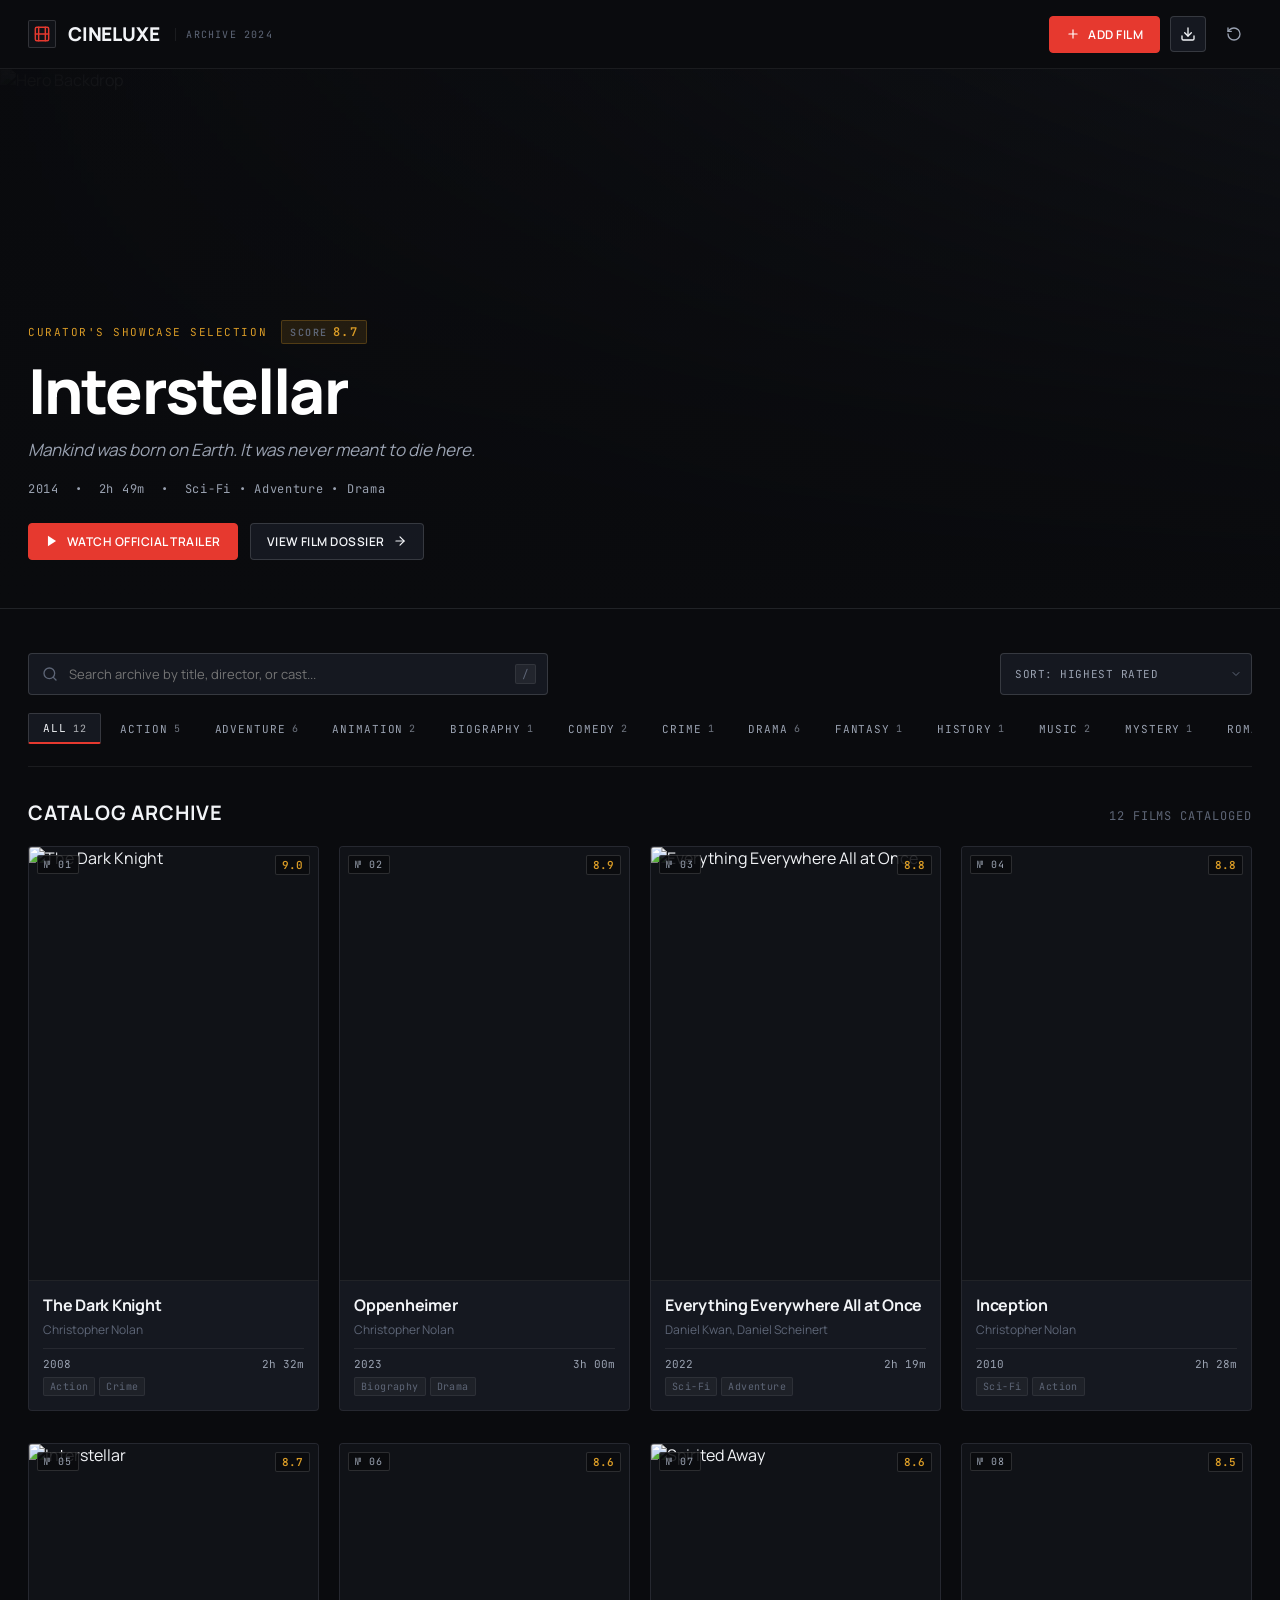
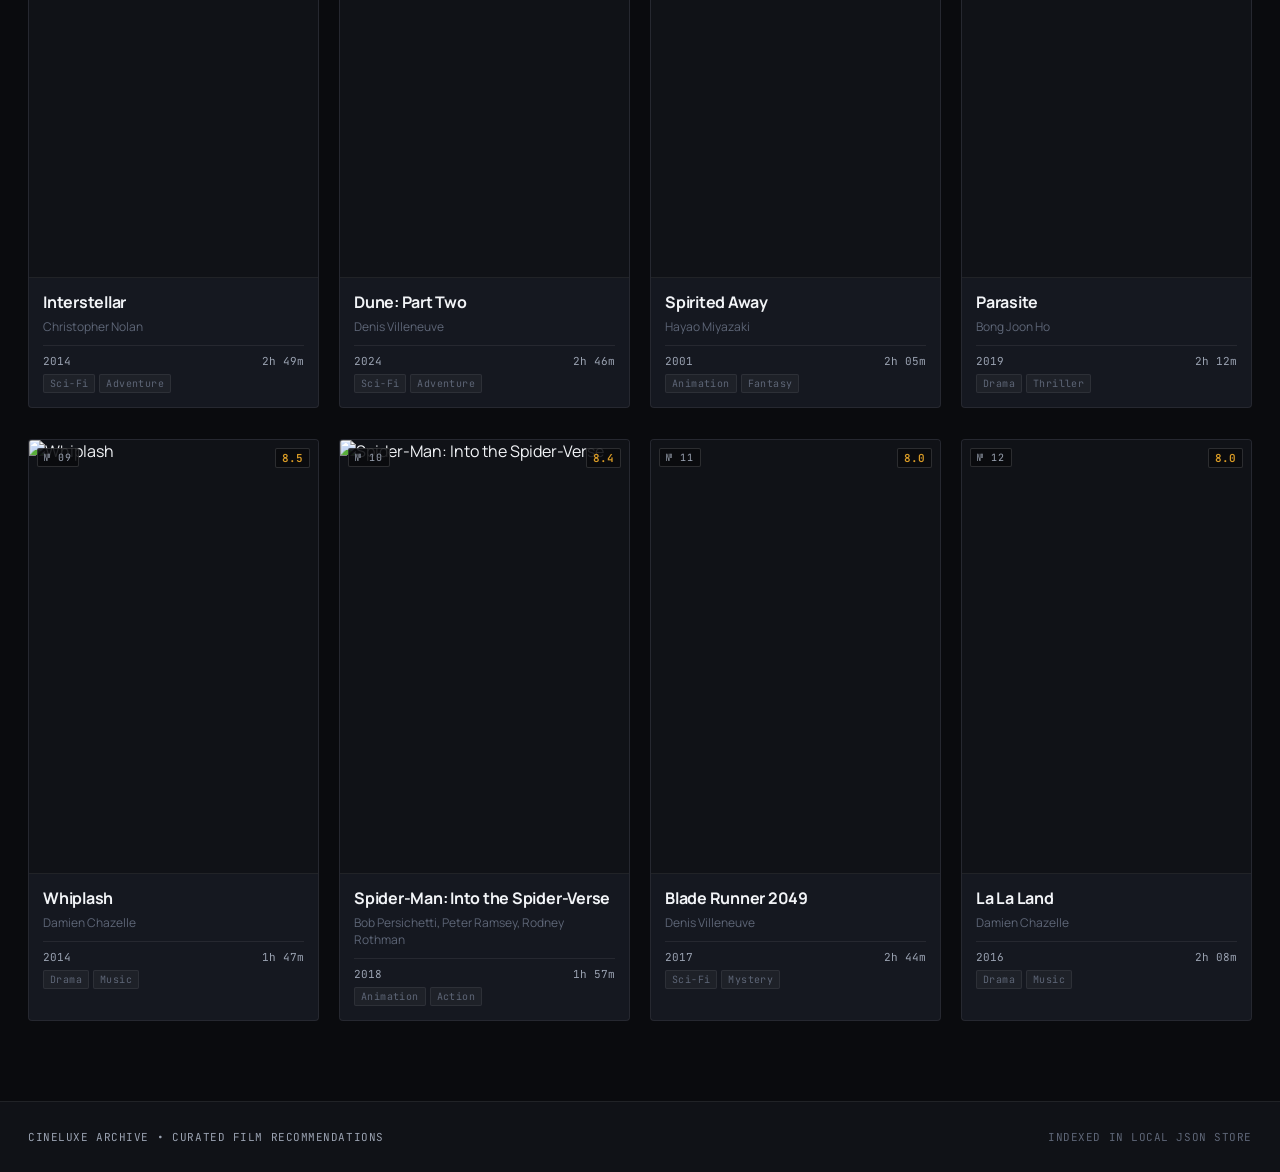
==== index.html @ 1e0e4447 "first commit" ====
<!DOCTYPE html>
<html lang="en">
<head>
  <meta charset="UTF-8">
  <meta name="viewport" content="width=device-width, initial-scale=1.0">
  <title>CineLuxe — Film Archive & Curated Recommendations</title>
  <link rel="stylesheet" href="css/style.css">
  <link rel="preconnect" href="https://fonts.googleapis.com">
  <link rel="preconnect" href="https://fonts.gstatic.com" crossorigin>
  <link href="https://fonts.googleapis.com/css2?family=JetBrains+Mono:wght@400;500;600&family=Manrope:wght@400;500;600;700;800&display=swap" rel="stylesheet">
  <link rel="preconnect" href="https://image.tmdb.org">
</head>
<body>

  <!-- Site Header -->
  <header class="site-header">
    <div class="header-container">
      <a href="index.html" class="brand-logo" aria-label="CineLuxe Film Archive">
        <div class="brand-icon">
          <svg width="16" height="16" viewBox="0 0 24 24" fill="none" stroke="currentColor" stroke-width="2.2" stroke-linecap="round" stroke-linejoin="round">
            <rect x="2" y="2" width="20" height="20" rx="2.18" ry="2.18"></rect>
            <line x1="7" y1="2" x2="7" y2="22"></line>
            <line x1="17" y1="2" x2="17" y2="22"></line>
            <line x1="2" y1="12" x2="22" y2="12"></line>
          </svg>
        </div>
        <span class="brand-name">CineLuxe</span>
        <span class="brand-tag">Archive 2024</span>
      </a>

      <div class="header-actions">
        <a href="add.html" class="btn btn-primary" title="Add new film recommendation">
          <svg width="14" height="14" viewBox="0 0 24 24" fill="none" stroke="currentColor" stroke-width="2" stroke-linecap="round" stroke-linejoin="round">
            <line x1="12" y1="5" x2="12" y2="19"></line>
            <line x1="5" y1="12" x2="19" y2="12"></line>
          </svg>
          <span>Add Film</span>
        </a>

        <button id="btnExportJson" class="btn btn-secondary btn-icon" title="Export database as JSON" aria-label="Export JSON">
          <svg width="16" height="16" viewBox="0 0 24 24" fill="none" stroke="currentColor" stroke-width="2" stroke-linecap="round" stroke-linejoin="round">
            <path d="M21 15v4a2 2 0 0 1-2 2H5a2 2 0 0 1-2-2v-4"></path>
            <polyline points="7 10 12 15 17 10"></polyline>
            <line x1="12" y1="15" x2="12" y2="3"></line>
          </svg>
        </button>

        <button id="btnResetCatalog" class="btn btn-ghost btn-icon" title="Reset to standard catalog" aria-label="Reset Collection">
          <svg width="16" height="16" viewBox="0 0 24 24" fill="none" stroke="currentColor" stroke-width="2" stroke-linecap="round" stroke-linejoin="round">
            <path d="M3 12a9 9 0 1 0 9-9 9.75 9.75 0 0 0-6.74 2.74L3 8"></path>
            <path d="M3 3v5h5"></path>
          </svg>
        </button>
      </div>
    </div>
  </header>

  <!-- Editorial Spotlight Section -->
  <section id="heroSection" class="hero-spotlight" aria-label="Featured Selection">
    <div class="hero-backdrop-wrapper">
      <img id="heroBackdropImg" class="hero-backdrop-img" src="" alt="Hero Backdrop">
      <div class="hero-gradient-overlay"></div>
    </div>
    <div class="hero-content">
      <div class="hero-archival-header">
        <span>Curator's Showcase Selection</span>
        <div id="heroRating" class="hero-rating-badge"></div>
      </div>
      <h1 id="heroTitle" class="hero-title"></h1>
      <p id="heroTagline" class="hero-tagline"></p>
      
      <div class="hero-meta-bar">
        <span id="heroYear"></span>
        <span>•</span>
        <span id="heroDuration"></span>
        <span>•</span>
        <span id="heroGenres"></span>
      </div>

      <div class="hero-actions">
        <a id="heroViewLink" href="#" target="_blank" rel="noopener noreferrer" class="btn btn-primary">
          <svg width="14" height="14" viewBox="0 0 24 24" fill="currentColor">
            <polygon points="5 3 19 12 5 21 5 3"></polygon>
          </svg>
          <span>Watch Official Trailer</span>
        </a>
        <a id="heroDetailLink" href="#" class="btn btn-secondary">
          <span>View Film Dossier</span>
          <svg width="14" height="14" viewBox="0 0 24 24" fill="none" stroke="currentColor" stroke-width="2" stroke-linecap="round" stroke-linejoin="round">
            <line x1="5" y1="12" x2="19" y2="12"></line>
            <polyline points="12 5 19 12 12 19"></polyline>
          </svg>
        </a>
      </div>
    </div>
  </section>

  <!-- Main Catalog Content -->
  <main class="main-content">
    
    <!-- Controls Toolbar -->
    <div class="controls-panel">
      <div class="search-row">
        <div class="search-box-wrapper">
          <svg class="search-icon" width="16" height="16" viewBox="0 0 24 24" fill="none" stroke="currentColor" stroke-width="2" stroke-linecap="round" stroke-linejoin="round">
            <circle cx="11" cy="11" r="8"></circle>
            <line x1="21" y1="21" x2="16.65" y2="16.65"></line>
          </svg>
          <input type="text" id="searchInput" class="search-input" placeholder="Search archive by title, director, or cast..." autocomplete="off">
          <span class="search-kbd" title="Press / to focus">/</span>
        </div>

        <div class="filter-actions">
          <div class="sort-select-wrapper">
            <select id="sortSelect" class="sort-select" aria-label="Sort catalog">
              <option value="rating-desc">Sort: Highest Rated</option>
              <option value="year-desc">Sort: Release Year (Newest)</option>
              <option value="year-asc">Sort: Release Year (Oldest)</option>
              <option value="title-asc">Sort: Title (A-Z)</option>
            </select>
            <svg class="sort-chevron" width="12" height="12" viewBox="0 0 24 24" fill="none" stroke="currentColor" stroke-width="2" stroke-linecap="round" stroke-linejoin="round">
              <polyline points="6 9 12 15 18 9"></polyline>
            </svg>
          </div>
        </div>
      </div>

      <!-- Segmented Genre Filter Tabs (Architectural, No floating capsules) -->
      <div id="genrePills" class="genre-pills-bar" role="tablist">
        <!-- Rendered by app.js -->
      </div>
    </div>

    <!-- Section Header -->
    <div class="section-header">
      <h2 id="catalogHeading" class="section-title">
        <span>Catalog Archive</span>
      </h2>
      <span id="catalogCount" class="section-counter">Loading...</span>
    </div>

    <!-- Movie Grid -->
    <div id="movieGrid" class="movie-grid" aria-live="polite">
      <!-- Rendered dynamically -->
    </div>

  </main>

  <!-- Add Movie Modal (Architectural matte surface, no slop blur) -->
  <div id="addMovieModal" class="modal-overlay" aria-hidden="true" role="dialog" aria-labelledby="addModalTitle">
    <div class="modal-dialog">
      <div class="modal-header">
        <h3 id="addModalTitle" class="modal-title">
          <svg width="18" height="18" viewBox="0 0 24 24" fill="none" stroke="var(--accent-vermilion)" stroke-width="2" stroke-linecap="round" stroke-linejoin="round">
            <rect x="2" y="2" width="20" height="20" rx="2.18" ry="2.18"></rect>
            <line x1="7" y1="2" x2="7" y2="22"></line>
            <line x1="17" y1="2" x2="17" y2="22"></line>
            <line x1="2" y1="12" x2="22" y2="12"></line>
          </svg>
          <span>Catalog New Film Entry</span>
        </h3>
        <button id="btnCloseAddModal" class="btn btn-ghost btn-icon" aria-label="Close dialog">
          <svg width="16" height="16" viewBox="0 0 24 24" fill="none" stroke="currentColor" stroke-width="2" stroke-linecap="round" stroke-linejoin="round">
            <line x1="18" y1="6" x2="6" y2="18"></line>
            <line x1="6" y1="6" x2="18" y2="18"></line>
          </svg>
        </button>
      </div>

      <form id="addMovieForm" class="modal-body">
        <div class="form-group">
          <label class="form-label" for="movieTitle">01. Movie Title <span class="req">*</span></label>
          <input type="text" id="movieTitle" class="form-input" placeholder="e.g. Arrival" required>
        </div>

        <div class="form-group">
          <label class="form-label" for="movieTagline">02. Editorial Tagline</label>
          <input type="text" id="movieTagline" class="form-input" placeholder="e.g. Why are they here?">
        </div>

        <div class="form-row-2">
          <div class="form-group">
            <label class="form-label" for="movieYear">03. Year <span class="req">*</span></label>
            <input type="number" id="movieYear" class="form-input" min="1900" max="2030" value="2024" required>
          </div>
          <div class="form-group">
            <label class="form-label" for="movieRating">04. Score (0–10) <span class="req">*</span></label>
            <input type="number" id="movieRating" class="form-input" min="1" max="10" step="0.1" value="8.0" required>
          </div>
        </div>

        <div class="form-row-2">
          <div class="form-group">
            <label class="form-label" for="movieDuration">05. Runtime</label>
            <input type="text" id="movieDuration" class="form-input" placeholder="e.g. 1h 56m">
          </div>
          <div class="form-group">
            <label class="form-label" for="movieGenres">06. Genres (comma separated) <span class="req">*</span></label>
            <input type="text" id="movieGenres" class="form-input" placeholder="Sci-Fi, Drama, Mystery" required>
          </div>
        </div>

        <div class="form-row-2">
          <div class="form-group">
            <label class="form-label" for="movieDirector">07. Director</label>
            <input type="text" id="movieDirector" class="form-input" placeholder="e.g. Denis Villeneuve">
          </div>
          <div class="form-group">
            <label class="form-label" for="movieCast">08. Starring Cast</label>
            <input type="text" id="movieCast" class="form-input" placeholder="Amy Adams, Jeremy Renner">
          </div>
        </div>

        <div class="form-group">
          <label class="form-label" for="moviePosterUrl">09. Poster Image URL <span class="req">*</span></label>
          <input type="url" id="moviePosterUrl" class="form-input" placeholder="https://image.tmdb.org/... or verified image URL" required>
        </div>

        <div class="form-group">
          <label class="form-label" for="movieBackdropUrl">10. Backdrop / Still URL (optional)</label>
          <input type="url" id="movieBackdropUrl" class="form-input" placeholder="Wide landscape frame URL">
        </div>

        <div class="form-group">
          <label class="form-label" for="movieViewUrl">11. Viewing / Trailer Link <span class="req">*</span></label>
          <input type="url" id="movieViewUrl" class="form-input" placeholder="https://www.youtube.com/watch?v=... or official streaming link" required>
        </div>

        <div id="posterPreviewRow" class="image-preview-container" style="display: none;">
          <img id="posterPreviewImg" class="image-preview-thumb" src="" alt="Poster preview">
          <div>
            <div style="font-family: var(--font-mono); font-size: 11px; text-transform: uppercase;">Image Source Verified</div>
            <div style="font-size: 11px; color: var(--text-muted);">Aspect ratio: Portrait (2:3 standard)</div>
          </div>
        </div>

        <div class="form-group">
          <label class="form-label" for="movieSynopsis">12. Synopsis & Context <span class="req">*</span></label>
          <textarea id="movieSynopsis" class="form-textarea" rows="3" placeholder="Plot summary and curatorial notes..." required></textarea>
        </div>
      </form>

      <div class="modal-footer">
        <button type="button" id="btnCancelAdd" class="btn btn-ghost">Cancel</button>
        <button type="submit" form="addMovieForm" class="btn btn-primary">
          <span>Commit to Archive</span>
        </button>
      </div>
    </div>
  </div>

  <!-- Toast Container -->
  <div id="toastContainer" class="toast-container" aria-live="assertive"></div>

  <!-- Site Footer -->
  <footer class="site-footer">
    <div class="footer-inner">
      <div class="footer-badge">
        <span>CINELUXE ARCHIVE</span>
        <span>•</span>
        <span>CURATED FILM RECOMMENDATIONS</span>
      </div>
      <div>
        <span>INDEXED IN LOCAL JSON STORE</span>
      </div>
    </div>
  </footer>

  <!-- Scripts -->
  <script src="js/data.js"></script>
  <script src="js/app.js"></script>
</body>
</html>
---- css/style.css ----
/* ==========================================================================
   CineLuxe - Archival Cinema Editorial Stylesheet
   Designed under Anti-Slop (antislop-ui) and Emil Kowalski Craft Standards:
   - Zero generic blue-purple or multi-color gradients (R-01, R-29)
   - Zero pill capsules everywhere: disciplined 4px/6px radii (R-11)
   - Zero ambient radial orbs and neon glowing shadows (R-13)
   - Glassmorphism eliminated on standard surfaces; crisp matte finishes (R-10)
   - Typography: Cinzel (Display serif) + Plus Jakarta Sans + JetBrains Mono (R-06)
   - Responsive button active states: transform: scale(0.97) under 160ms
   - Hover states strictly gated behind @media (hover: hover) and (pointer: fine)
   ========================================================================== */

@import url('https://fonts.googleapis.com/css2?family=JetBrains+Mono:wght@400;500;600&family=Manrope:wght@400;500;600;700;800&display=swap');

:root {
  /* Neutral Archival Palette */
  --bg-base: #0a0b0e;
  --bg-subtle: #101217;
  --bg-surface: #151820;
  --bg-surface-elevated: #1c202a;
  --bg-overlay: rgba(10, 11, 14, 0.88);

  /* Precise Architectural Borders */
  --border-subtle: rgba(255, 255, 255, 0.07);
  --border-medium: rgba(255, 255, 255, 0.14);
  --border-focus: rgba(255, 255, 255, 0.35);

  /* Typography Colors */
  --text-primary: #f2f4f7;
  --text-secondary: #9aa2b1;
  --text-muted: #5e6677;
  --text-inverse: #0a0b0e;

  /* Cinema Editorial Accents */
  --accent-vermilion: #e6392f;
  --accent-vermilion-hover: #c92a20;
  --accent-amber: #d99b26;
  --accent-amber-subtle: rgba(217, 155, 38, 0.12);

  /* Font Families */
  --font-display: 'Manrope', -apple-system, BlinkMacSystemFont, sans-serif;
  --font-body: 'Manrope', -apple-system, BlinkMacSystemFont, sans-serif;
  --font-mono: 'JetBrains Mono', monospace;

  /* Disciplined Radii - No ubiquitous pill capsules (R-11) */
  --radius-xs: 2px;
  --radius-sm: 4px;
  --radius-md: 6px;
  --radius-lg: 8px;

  /* Emil Kowalski custom curves */
  --ease-out: cubic-bezier(0.23, 1, 0.32, 1);
  --ease-in-out: cubic-bezier(0.77, 0, 0.175, 1);

  /* Controlled Shadows (R-12) - No fuzzy floating glows */
  --shadow-sm: 0 1px 3px rgba(0, 0, 0, 0.5);
  --shadow-card: 0 8px 24px -6px rgba(0, 0, 0, 0.65);
  --shadow-elevated: 0 16px 36px -10px rgba(0, 0, 0, 0.85);
}

/* Reset & Box Sizing */
*, *::before, *::after {
  box-sizing: border-box;
  margin: 0;
  padding: 0;
}

html {
  font-family: var(--font-body);
  background-color: var(--bg-base);
  color: var(--text-primary);
  color-scheme: dark;
  -webkit-font-smoothing: antialiased;
  -moz-osx-font-smoothing: grayscale;
  scroll-behavior: smooth;
}

/* Body: Clean matte darkroom background, NO glowing radial orbs (R-01) */
body {
  min-height: 100vh;
  display: flex;
  flex-direction: column;
  background-color: var(--bg-base);
  overflow-x: hidden;
}

/* Custom Scrollbar */
::-webkit-scrollbar {
  width: 6px;
  height: 6px;
}
::-webkit-scrollbar-track {
  background: var(--bg-base);
}
::-webkit-scrollbar-thumb {
  background: rgba(255, 255, 255, 0.15);
  border-radius: 2px;
}
::-webkit-scrollbar-thumb:hover {
  background: rgba(255, 255, 255, 0.25);
}

/* Typography & Links */
a {
  color: inherit;
  text-decoration: none;
}

button, input, select, textarea {
  font-family: inherit;
  color: inherit;
  border: none;
  outline: none;
  background: none;
}

/* Site Header */
.site-header {
  position: sticky;
  top: 0;
  z-index: 50;
  width: 100%;
  background: var(--bg-base);
  border-bottom: 1px solid var(--border-subtle);
  transition: border-color 200ms var(--ease-out);
}

.header-container {
  max-width: 1380px;
  margin: 0 auto;
  padding: 0 28px;
  height: 68px;
  display: flex;
  align-items: center;
  justify-content: space-between;
  gap: 24px;
}

/* Brand Logo */
.brand-logo {
  display: flex;
  align-items: center;
  gap: 12px;
  text-decoration: none;
  transition: opacity 160ms var(--ease-out);
}
.brand-logo:active {
  opacity: 0.8;
}

.brand-icon {
  width: 28px;
  height: 28px;
  border: 1px solid var(--border-medium);
  border-radius: var(--radius-xs);
  display: flex;
  align-items: center;
  justify-content: center;
  color: var(--accent-vermilion);
  background: var(--bg-subtle);
}

.brand-name {
  font-family: var(--font-display);
  font-size: 19px;
  font-weight: 800;
  letter-spacing: -0.01em;
  text-transform: uppercase;
  color: var(--text-primary);
}

.brand-tag {
  font-family: var(--font-mono);
  font-size: 10px;
  letter-spacing: 0.12em;
  text-transform: uppercase;
  color: var(--text-muted);
  border-left: 1px solid var(--border-subtle);
  padding-left: 10px;
  margin-left: 4px;
}

/* Header Actions */
.header-actions {
  display: flex;
  align-items: center;
  gap: 10px;
}

/* Buttons System: Tactile, Architectural, Emil responsive active state */
.btn {
  display: inline-flex;
  align-items: center;
  justify-content: center;
  gap: 8px;
  padding: 9px 16px;
  border-radius: var(--radius-sm);
  font-size: 12px;
  font-weight: 600;
  letter-spacing: 0.04em;
  text-transform: uppercase;
  cursor: pointer;
  white-space: nowrap;
  user-select: none;
  transition: transform 140ms var(--ease-out), background-color 140ms var(--ease-out), border-color 140ms var(--ease-out), color 140ms var(--ease-out);
}

.btn:active {
  transform: scale(0.97);
}

.btn-primary {
  background: var(--accent-vermilion);
  color: #ffffff;
  border: 1px solid var(--accent-vermilion);
}
@media (hover: hover) and (pointer: fine) {
  .btn-primary:hover {
    background: var(--accent-vermilion-hover);
    border-color: var(--accent-vermilion-hover);
  }
}

.btn-secondary {
  background: var(--bg-surface);
  color: var(--text-primary);
  border: 1px solid var(--border-medium);
}
@media (hover: hover) and (pointer: fine) {
  .btn-secondary:hover {
    background: var(--bg-surface-elevated);
    border-color: var(--border-focus);
  }
}

.btn-ghost {
  background: transparent;
  color: var(--text-secondary);
  border: 1px solid transparent;
}
@media (hover: hover) and (pointer: fine) {
  .btn-ghost:hover {
    color: var(--text-primary);
    background: rgba(255, 255, 255, 0.05);
    border-color: var(--border-subtle);
  }
}

.btn-icon {
  width: 36px;
  height: 36px;
  padding: 0;
}

/* Hero Section: Editorial Widescreen Feature */
.hero-spotlight {
  position: relative;
  width: 100%;
  min-height: 540px;
  display: flex;
  align-items: flex-end;
  padding: 80px 28px 48px;
  margin-bottom: 44px;
  background-color: var(--bg-subtle);
  border-bottom: 1px solid var(--border-subtle);
  overflow: hidden;
}

.hero-backdrop-wrapper {
  position: absolute;
  inset: 0;
  z-index: 1;
  pointer-events: none;
}

.hero-backdrop-img {
  width: 100%;
  height: 100%;
  object-fit: cover;
  object-position: center 20%;
  filter: brightness(0.55) contrast(1.15) grayscale(15%);
}

.hero-gradient-overlay {
  position: absolute;
  inset: 0;
  background: linear-gradient(180deg, rgba(10, 11, 14, 0.3) 0%, rgba(10, 11, 14, 0.85) 65%, var(--bg-base) 100%),
              linear-gradient(90deg, rgba(10, 11, 14, 0.95) 0%, rgba(10, 11, 14, 0.6) 45%, transparent 100%);
}

.hero-content {
  position: relative;
  z-index: 2;
  max-width: 1380px;
  width: 100%;
  margin: 0 auto;
  display: flex;
  flex-direction: column;
  gap: 14px;
  opacity: 0;
  transform: translateY(10px) scale(0.98);
  animation: heroEnter 280ms var(--ease-out) forwards;
}

@keyframes heroEnter {
  to {
    opacity: 1;
    transform: translateY(0) scale(1);
  }
}

.hero-archival-header {
  display: flex;
  align-items: center;
  gap: 14px;
  font-family: var(--font-mono);
  font-size: 11px;
  letter-spacing: 0.14em;
  text-transform: uppercase;
  color: var(--accent-amber);
}

.hero-rating-badge {
  display: inline-flex;
  align-items: center;
  gap: 5px;
  font-family: var(--font-mono);
  font-size: 12px;
  font-weight: 600;
  color: var(--accent-amber);
  background: var(--accent-amber-subtle);
  border: 1px solid rgba(217, 155, 38, 0.25);
  padding: 3px 8px;
  border-radius: var(--radius-xs);
}

.hero-title {
  font-family: var(--font-display);
  font-size: clamp(34px, 5.2vw, 62px);
  font-weight: 800;
  letter-spacing: -0.03em;
  line-height: 1.05;
  color: #ffffff;
  max-width: 820px;
}

.hero-tagline {
  font-size: 17px;
  font-style: italic;
  font-weight: 400;
  color: var(--text-secondary);
  max-width: 680px;
  line-height: 1.5;
}

.hero-meta-bar {
  display: flex;
  align-items: center;
  gap: 16px;
  font-family: var(--font-mono);
  font-size: 12px;
  letter-spacing: 0.06em;
  color: var(--text-secondary);
  margin-top: 4px;
  flex-wrap: wrap;
}

.hero-actions {
  display: flex;
  align-items: center;
  gap: 12px;
  margin-top: 12px;
  flex-wrap: wrap;
}

/* Main Content Wrapper */
.main-content {
  max-width: 1380px;
  width: 100%;
  margin: 0 auto;
  padding: 0 28px 80px;
  flex: 1;
}

/* Curatorial Controls Toolbar */
.controls-panel {
  display: flex;
  flex-direction: column;
  gap: 18px;
  margin-bottom: 32px;
  padding-bottom: 20px;
  border-bottom: 1px solid var(--border-subtle);
}

.search-row {
  display: flex;
  align-items: center;
  justify-content: space-between;
  gap: 16px;
  flex-wrap: wrap;
}

.search-box-wrapper {
  position: relative;
  flex: 1;
  min-width: 260px;
  max-width: 520px;
}

.search-icon {
  position: absolute;
  left: 14px;
  top: 50%;
  transform: translateY(-50%);
  color: var(--text-muted);
  pointer-events: none;
}

.search-input {
  width: 100%;
  height: 42px;
  background: var(--bg-surface);
  border: 1px solid var(--border-medium);
  border-radius: var(--radius-sm);
  padding: 0 76px 0 40px;
  font-size: 13px;
  color: var(--text-primary);
  transition: border-color 140ms var(--ease-out), background-color 140ms var(--ease-out);
}

.search-input:focus {
  border-color: var(--border-focus);
  background: var(--bg-surface-elevated);
}

.search-kbd {
  position: absolute;
  right: 12px;
  top: 50%;
  transform: translateY(-50%);
  font-family: var(--font-mono);
  font-size: 11px;
  color: var(--text-muted);
  background: rgba(255, 255, 255, 0.06);
  border: 1px solid var(--border-subtle);
  border-radius: 2px;
  padding: 2px 6px;
  pointer-events: none;
}

.filter-actions {
  display: flex;
  align-items: center;
  gap: 12px;
}

.sort-select-wrapper {
  position: relative;
  display: inline-flex;
  align-items: center;
}

.sort-select {
  height: 42px;
  background: var(--bg-surface);
  border: 1px solid var(--border-medium);
  border-radius: var(--radius-sm);
  padding: 0 32px 0 14px;
  font-family: var(--font-mono);
  font-size: 11px;
  letter-spacing: 0.05em;
  text-transform: uppercase;
  color: var(--text-secondary);
  cursor: pointer;
  appearance: none;
  transition: border-color 140ms var(--ease-out), color 140ms var(--ease-out);
}
.sort-select:focus {
  border-color: var(--border-focus);
  color: var(--text-primary);
}

.sort-chevron {
  position: absolute;
  right: 10px;
  pointer-events: none;
  color: var(--text-muted);
}

/* Category Filter Tabs: Architectural horizontal bar, NO floating pill capsules (R-11) */
.genre-pills-bar {
  display: flex;
  align-items: center;
  gap: 4px;
  overflow-x: auto;
  padding-bottom: 2px;
  scrollbar-width: none;
}
.genre-pills-bar::-webkit-scrollbar {
  display: none;
}

.pill-btn {
  padding: 7px 14px;
  border-radius: var(--radius-xs);
  font-family: var(--font-mono);
  font-size: 11px;
  letter-spacing: 0.08em;
  text-transform: uppercase;
  background: transparent;
  color: var(--text-secondary);
  border: 1px solid transparent;
  cursor: pointer;
  white-space: nowrap;
  user-select: none;
  display: inline-flex;
  align-items: center;
  gap: 6px;
  transition: transform 120ms var(--ease-out), background-color 120ms var(--ease-out), color 120ms var(--ease-out), border-color 120ms var(--ease-out);
}
.pill-btn:active {
  transform: scale(0.97);
}
@media (hover: hover) and (pointer: fine) {
  .pill-btn:hover {
    background: var(--bg-surface);
    color: var(--text-primary);
    border-color: var(--border-subtle);
  }
}
.pill-btn.active {
  background: var(--bg-surface);
  color: var(--text-primary);
  border-color: var(--border-medium);
  border-bottom: 2px solid var(--accent-vermilion);
}

.pill-count-badge {
  font-size: 10px;
  opacity: 0.7;
}

/* Section Header */
.section-header {
  display: flex;
  align-items: baseline;
  justify-content: space-between;
  margin-bottom: 20px;
}
.section-title {
  font-family: var(--font-display);
  font-size: 20px;
  font-weight: 700;
  letter-spacing: 0.04em;
  text-transform: uppercase;
  color: var(--text-primary);
}
.section-counter {
  font-family: var(--font-mono);
  font-size: 12px;
  letter-spacing: 0.08em;
  color: var(--text-muted);
}

/* Movie Catalog Grid */
.movie-grid {
  display: grid;
  grid-template-columns: repeat(auto-fill, minmax(240px, 1fr));
  gap: 32px 20px;
}

.movie-card {
  position: relative;
  display: flex;
  flex-direction: column;
  background: var(--bg-surface);
  border: 1px solid var(--border-subtle);
  border-radius: var(--radius-sm);
  overflow: hidden;
  cursor: pointer;
  opacity: 0;
  transform: translateY(8px) scale(0.97);
  animation: cardEnter 200ms var(--ease-out) forwards;
  animation-delay: calc(var(--i, 0) * 30ms);
  transition: transform 160ms var(--ease-out), border-color 160ms var(--ease-out);
}

@keyframes cardEnter {
  to {
    opacity: 1;
    transform: translateY(0) scale(1);
  }
}

.movie-card:active {
  transform: scale(0.98);
}

@media (hover: hover) and (pointer: fine) {
  .movie-card:hover {
    transform: translateY(-4px);
    border-color: var(--border-focus);
  }
  .movie-card:hover .poster-img {
    filter: brightness(1.05);
  }
  .movie-card:hover .card-action-bar {
    opacity: 1;
    transform: translateY(0);
  }
}

/* Card Poster Wrapper */
.card-poster-wrapper {
  position: relative;
  width: 100%;
  aspect-ratio: 2 / 3;
  background: var(--bg-subtle);
  overflow: hidden;
  border-bottom: 1px solid var(--border-subtle);
}

.poster-img {
  width: 100%;
  height: 100%;
  object-fit: cover;
  transition: filter 200ms var(--ease-out);
}

/* Card Archival Index Marker */
.card-index-tag {
  position: absolute;
  top: 8px;
  left: 8px;
  z-index: 2;
  font-family: var(--font-mono);
  font-size: 10px;
  letter-spacing: 0.1em;
  background: rgba(10, 11, 14, 0.88);
  border: 1px solid var(--border-medium);
  padding: 2px 6px;
  border-radius: var(--radius-xs);
  color: var(--text-secondary);
}

.card-score-tag {
  position: absolute;
  top: 8px;
  right: 8px;
  z-index: 2;
  font-family: var(--font-mono);
  font-size: 11px;
  font-weight: 600;
  background: rgba(10, 11, 14, 0.88);
  border: 1px solid var(--border-medium);
  padding: 2px 6px;
  border-radius: var(--radius-xs);
  color: var(--accent-amber);
}

/* Card Hover Action Bar - Clean, non-slop footer reveal */
.card-action-bar {
  position: absolute;
  bottom: 0;
  left: 0;
  right: 0;
  z-index: 3;
  padding: 8px;
  background: rgba(10, 11, 14, 0.94);
  border-top: 1px solid var(--border-medium);
  display: flex;
  align-items: center;
  justify-content: space-between;
  gap: 8px;
  opacity: 0;
  transform: translateY(6px);
  transition: opacity 160ms var(--ease-out), transform 160ms var(--ease-out);
}

.card-action-btn {
  font-family: var(--font-mono);
  font-size: 10px;
  letter-spacing: 0.08em;
  text-transform: uppercase;
  color: var(--text-primary);
  display: inline-flex;
  align-items: center;
  gap: 4px;
  padding: 4px 8px;
  border-radius: var(--radius-xs);
  border: 1px solid var(--border-subtle);
  background: var(--bg-surface);
  transition: background-color 120ms var(--ease-out), border-color 120ms var(--ease-out);
}
.card-action-btn:hover {
  background: var(--bg-surface-elevated);
  border-color: var(--border-focus);
}

.card-action-btn.bookmarked {
  color: var(--accent-vermilion);
  border-color: var(--accent-vermilion);
}

/* Card Body */
.card-body {
  padding: 14px;
  display: flex;
  flex-direction: column;
  gap: 6px;
  flex: 1;
}

.card-title {
  font-family: var(--font-display);
  font-size: 16px;
  font-weight: 700;
  line-height: 1.25;
  color: var(--text-primary);
  letter-spacing: -0.015em;
  display: -webkit-box;
  -webkit-line-clamp: 1;
  -webkit-box-orient: vertical;
  overflow: hidden;
}

.card-director {
  font-size: 12px;
  color: var(--text-muted);
}

.card-meta-row {
  display: flex;
  align-items: center;
  justify-content: space-between;
  font-family: var(--font-mono);
  font-size: 11px;
  color: var(--text-secondary);
  margin-top: 4px;
  border-top: 1px solid var(--border-subtle);
  padding-top: 8px;
}

.card-genres {
  display: flex;
  gap: 4px;
  flex-wrap: wrap;
}

.genre-tag {
  font-family: var(--font-mono);
  font-size: 10px;
  letter-spacing: 0.04em;
  color: var(--text-muted);
  background: rgba(255, 255, 255, 0.04);
  border: 1px solid var(--border-subtle);
  padding: 2px 6px;
  border-radius: var(--radius-xs);
}

/* Empty State */
.empty-state {
  text-align: center;
  padding: 64px 20px;
  grid-column: 1 / -1;
  background: var(--bg-surface);
  border: 1px solid var(--border-subtle);
  border-radius: var(--radius-sm);
  display: flex;
  flex-direction: column;
  align-items: center;
  gap: 12px;
}
.empty-state-icon {
  width: 36px;
  height: 36px;
  color: var(--text-muted);
}
.empty-state-title {
  font-family: var(--font-display);
  font-size: 18px;
  font-weight: 700;
  text-transform: uppercase;
  letter-spacing: 0.06em;
}
.empty-state-desc {
  font-size: 13px;
  color: var(--text-secondary);
  max-width: 420px;
}

/* ==========================================================================
   DETAIL PAGE: Architectural Cinema Dossier
   ========================================================================== */
.detail-hero-section {
  position: relative;
  width: 100%;
  min-height: 520px;
  display: flex;
  align-items: flex-end;
  padding: 48px 28px;
  margin-bottom: 40px;
  background-color: var(--bg-subtle);
  border-bottom: 1px solid var(--border-subtle);
  overflow: hidden;
}

.detail-backdrop-bg {
  position: absolute;
  inset: 0;
  z-index: 1;
}
.detail-backdrop-img {
  width: 100%;
  height: 100%;
  object-fit: cover;
  object-position: center 20%;
  filter: brightness(0.45) contrast(1.15);
}
.detail-gradient {
  position: absolute;
  inset: 0;
  background: linear-gradient(180deg, rgba(10, 11, 14, 0.4) 0%, rgba(10, 11, 14, 0.9) 65%, var(--bg-base) 100%),
              linear-gradient(90deg, rgba(10, 11, 14, 0.95) 0%, rgba(10, 11, 14, 0.6) 50%, transparent 100%);
}

.detail-main-container {
  position: relative;
  z-index: 2;
  max-width: 1320px;
  width: 100%;
  margin: 0 auto;
  display: grid;
  grid-template-columns: 280px 1fr;
  gap: 44px;
  align-items: flex-end;
}

.detail-poster-container {
  position: relative;
  width: 100%;
  aspect-ratio: 2 / 3;
  border-radius: var(--radius-sm);
  overflow: hidden;
  border: 1px solid var(--border-medium);
  background: var(--bg-surface);
  box-shadow: var(--shadow-card);
  opacity: 0;
  transform: translateY(12px) scale(0.97);
  animation: detailFadeIn 240ms var(--ease-out) forwards;
}

@keyframes detailFadeIn {
  to {
    opacity: 1;
    transform: translateY(0) scale(1);
  }
}

.detail-poster-img {
  width: 100%;
  height: 100%;
  object-fit: cover;
}

.detail-info-col {
  display: flex;
  flex-direction: column;
  gap: 16px;
  opacity: 0;
  transform: translateY(12px) scale(0.98);
  animation: detailFadeIn 240ms var(--ease-out) 40ms forwards;
}

.detail-specs-bar {
  display: flex;
  align-items: center;
  gap: 14px;
  flex-wrap: wrap;
  font-family: var(--font-mono);
  font-size: 12px;
  letter-spacing: 0.06em;
  color: var(--text-secondary);
}

.detail-score {
  display: inline-flex;
  align-items: center;
  gap: 6px;
  font-family: var(--font-mono);
  font-size: 13px;
  font-weight: 600;
  color: var(--accent-amber);
  background: var(--accent-amber-subtle);
  border: 1px solid rgba(217, 155, 38, 0.25);
  padding: 3px 8px;
  border-radius: var(--radius-xs);
}

.detail-title {
  font-family: var(--font-display);
  font-size: clamp(34px, 4.8vw, 56px);
  font-weight: 800;
  letter-spacing: -0.03em;
  line-height: 1.08;
  color: #ffffff;
}

.detail-tagline {
  font-size: 17px;
  font-style: italic;
  color: var(--text-secondary);
  line-height: 1.45;
}

.detail-action-buttons {
  display: flex;
  align-items: center;
  gap: 12px;
  flex-wrap: wrap;
  margin-top: 8px;
}

/* Detail Content Body */
.detail-content-body {
  max-width: 1320px;
  margin: 0 auto;
  padding: 0 28px 80px;
  display: grid;
  grid-template-columns: 2fr 1fr;
  gap: 48px;
}

.detail-synopsis-block {
  display: flex;
  flex-direction: column;
  gap: 28px;
}

.content-heading {
  font-family: var(--font-display);
  font-size: 18px;
  font-weight: 700;
  letter-spacing: 0.04em;
  text-transform: uppercase;
  color: var(--text-primary);
  display: flex;
  align-items: center;
  gap: 8px;
  border-bottom: 1px solid var(--border-subtle);
  padding-bottom: 10px;
}

.synopsis-text {
  font-size: 15px;
  line-height: 1.75;
  color: #d1d5db;
}

.cast-grid {
  display: flex;
  flex-wrap: wrap;
  gap: 8px;
  margin-top: 14px;
}

.cast-chip {
  display: inline-flex;
  align-items: center;
  gap: 6px;
  padding: 6px 12px;
  background: var(--bg-surface);
  border: 1px solid var(--border-subtle);
  border-radius: var(--radius-xs);
  font-size: 13px;
  font-weight: 500;
  color: var(--text-secondary);
}

/* Sidebar Technical Dossier */
.sidebar-metadata-card {
  background: var(--bg-surface);
  border: 1px solid var(--border-subtle);
  border-radius: var(--radius-sm);
  padding: 24px;
  display: flex;
  flex-direction: column;
  gap: 18px;
}

.meta-field {
  display: flex;
  flex-direction: column;
  gap: 4px;
  border-bottom: 1px solid var(--border-subtle);
  padding-bottom: 12px;
}
.meta-field:last-child {
  border-bottom: none;
  padding-bottom: 0;
}

.meta-label {
  font-family: var(--font-mono);
  font-size: 10px;
  letter-spacing: 0.1em;
  text-transform: uppercase;
  color: var(--text-muted);
}
.meta-val {
  font-size: 14px;
  font-weight: 600;
  color: var(--text-primary);
}

/* Related Recommendations Section */
.related-section {
  max-width: 1320px;
  margin: 20px auto 0;
  padding: 0 28px 80px;
}

/* ==========================================================================
   MODAL DIALOG SYSTEM
   Clean matte surfaces, no excessive glassmorphism (R-10)
   ========================================================================== */
.modal-overlay {
  position: fixed;
  inset: 0;
  z-index: 100;
  background: var(--bg-overlay);
  display: flex;
  align-items: center;
  justify-content: center;
  padding: 20px;
  opacity: 0;
  visibility: hidden;
  transition: opacity 180ms var(--ease-out), visibility 180ms var(--ease-out);
}

.modal-overlay.open {
  opacity: 1;
  visibility: visible;
}

.modal-dialog {
  position: relative;
  width: 100%;
  max-width: 580px;
  background: var(--bg-surface);
  border: 1px solid var(--border-medium);
  border-radius: var(--radius-sm);
  box-shadow: var(--shadow-elevated);
  transform-origin: center;
  transform: scale(0.96);
  opacity: 0;
  transition: transform 200ms var(--ease-out), opacity 200ms var(--ease-out);
  max-height: 90vh;
  display: flex;
  flex-direction: column;
  overflow: hidden;
}

.modal-overlay.open .modal-dialog {
  transform: scale(1);
  opacity: 1;
}

.modal-header {
  padding: 18px 24px;
  border-bottom: 1px solid var(--border-subtle);
  display: flex;
  align-items: center;
  justify-content: space-between;
}

.modal-title {
  font-family: var(--font-display);
  font-size: 16px;
  font-weight: 700;
  letter-spacing: 0.04em;
  text-transform: uppercase;
  display: flex;
  align-items: center;
  gap: 8px;
}

.modal-body {
  padding: 22px 24px;
  overflow-y: auto;
  display: flex;
  flex-direction: column;
  gap: 16px;
}

.modal-footer {
  padding: 14px 24px;
  border-top: 1px solid var(--border-subtle);
  display: flex;
  align-items: center;
  justify-content: flex-end;
  gap: 10px;
  background: var(--bg-subtle);
}

/* Form Controls */
.form-group {
  display: flex;
  flex-direction: column;
  gap: 6px;
}

.form-label {
  font-family: var(--font-mono);
  font-size: 11px;
  letter-spacing: 0.08em;
  text-transform: uppercase;
  color: var(--text-secondary);
}

.form-label span.req {
  color: var(--accent-vermilion);
}

.form-input, .form-textarea {
  width: 100%;
  background: var(--bg-subtle);
  border: 1px solid var(--border-medium);
  border-radius: var(--radius-xs);
  padding: 9px 12px;
  font-size: 13px;
  color: var(--text-primary);
  transition: border-color 140ms var(--ease-out), background-color 140ms var(--ease-out);
}
.form-input:focus, .form-textarea:focus {
  border-color: var(--border-focus);
  background: var(--bg-surface-elevated);
}

.form-row-2 {
  display: grid;
  grid-template-columns: 1fr 1fr;
  gap: 14px;
}

.image-preview-container {
  display: flex;
  align-items: center;
  gap: 14px;
  padding: 10px;
  background: var(--bg-subtle);
  border: 1px solid var(--border-subtle);
  border-radius: var(--radius-xs);
}
.image-preview-thumb {
  width: 48px;
  height: 72px;
  border-radius: var(--radius-xs);
  object-fit: cover;
  background: var(--bg-surface);
}

/* Video Player Modal */
.video-modal-dialog {
  max-width: 940px;
  aspect-ratio: 16 / 9;
  background: #000000;
  padding: 0;
  border: 1px solid var(--border-medium);
}
.video-iframe {
  width: 100%;
  height: 100%;
  border: none;
}

/* Toast System (Sonner-inspired craft) */
.toast-container {
  position: fixed;
  bottom: 24px;
  right: 24px;
  z-index: 200;
  display: flex;
  flex-direction: column;
  gap: 8px;
  pointer-events: none;
}

.toast {
  pointer-events: auto;
  min-width: 260px;
  max-width: 380px;
  background: var(--bg-surface-elevated);
  border: 1px solid var(--border-medium);
  border-radius: var(--radius-xs);
  padding: 10px 16px;
  box-shadow: var(--shadow-elevated);
  display: flex;
  align-items: center;
  gap: 10px;
  font-size: 13px;
  font-weight: 500;
  opacity: 0;
  transform: translateY(8px) scale(0.97);
  transition: transform 180ms var(--ease-out), opacity 180ms var(--ease-out);
}

.toast.show {
  opacity: 1;
  transform: translateY(0) scale(1);
}

.toast-icon {
  width: 16px;
  height: 16px;
  flex-shrink: 0;
}
.toast-icon.success {
  color: #22c55e;
}
.toast-icon.info {
  color: var(--accent-amber);
}

/* Footer */
.site-footer {
  margin-top: auto;
  border-top: 1px solid var(--border-subtle);
  background: var(--bg-subtle);
  padding: 28px;
}
.footer-inner {
  max-width: 1380px;
  margin: 0 auto;
  display: flex;
  align-items: center;
  justify-content: space-between;
  gap: 20px;
  flex-wrap: wrap;
  font-family: var(--font-mono);
  font-size: 11px;
  letter-spacing: 0.05em;
  color: var(--text-muted);
}
.footer-badge {
  display: inline-flex;
  align-items: center;
  gap: 8px;
  color: var(--text-secondary);
}

/* ==========================================================================
   ADD FILM STUDIO PAGE STYLES
   ========================================================================== */
.page-title-header {
  margin-bottom: 32px;
  border-bottom: 1px solid var(--border-subtle);
  padding-bottom: 24px;
}

.header-meta-breadcrumb {
  display: flex;
  align-items: center;
  gap: 8px;
  font-family: var(--font-mono);
  font-size: 11px;
  letter-spacing: 0.1em;
  color: var(--text-muted);
  text-transform: uppercase;
  margin-bottom: 8px;
}

.page-main-title {
  font-family: var(--font-display);
  font-size: clamp(26px, 3.5vw, 38px);
  font-weight: 800;
  letter-spacing: -0.025em;
  color: #ffffff;
  line-height: 1.15;
}

.page-main-subtitle {
  font-size: 14px;
  color: var(--text-secondary);
  max-width: 720px;
  margin-top: 8px;
  line-height: 1.6;
}

.add-film-studio-grid {
  display: grid;
  grid-template-columns: minmax(0, 1.4fr) minmax(320px, 380px);
  gap: 36px;
  align-items: start;
}

.form-dossier-card {
  background: var(--bg-surface);
  border: 1px solid var(--border-subtle);
  border-radius: var(--radius-sm);
  padding: 32px;
}

.dossier-section {
  display: flex;
  flex-direction: column;
  gap: 16px;
  padding-bottom: 24px;
  margin-bottom: 24px;
  border-bottom: 1px solid var(--border-subtle);
}

.dossier-section:last-of-type {
  border-bottom: none;
  margin-bottom: 0;
  padding-bottom: 0;
}

.dossier-section-heading {
  display: flex;
  align-items: center;
  gap: 10px;
  font-family: var(--font-display);
  font-size: 14px;
  font-weight: 700;
  letter-spacing: 0.04em;
  text-transform: uppercase;
  color: var(--text-primary);
  margin-bottom: 4px;
}

.section-num {
  font-family: var(--font-mono);
  font-size: 11px;
  color: var(--accent-amber);
  background: var(--accent-amber-subtle);
  border: 1px solid rgba(217, 155, 38, 0.25);
  padding: 1px 6px;
  border-radius: var(--radius-xs);
}

.input-hint {
  font-size: 11px;
  color: var(--text-muted);
  line-height: 1.4;
  margin-top: -2px;
}

.input-with-action {
  display: flex;
  gap: 8px;
}

.checkbox-group {
  margin-top: 4px;
}

.checkbox-label {
  display: inline-flex;
  align-items: center;
  gap: 10px;
  cursor: pointer;
  user-select: none;
}

.custom-checkbox {
  width: 16px;
  height: 16px;
  accent-color: var(--accent-vermilion);
  cursor: pointer;
}

.checkbox-text {
  font-size: 13px;
  color: var(--text-secondary);
}

.form-action-bar {
  display: flex;
  align-items: center;
  justify-content: flex-end;
  gap: 12px;
  margin-top: 32px;
  padding-top: 20px;
  border-top: 1px solid var(--border-subtle);
  flex-wrap: wrap;
}

/* Right Column Live Preview Sidebar */
.live-preview-sidebar {
  position: sticky;
  top: 92px;
  display: flex;
  flex-direction: column;
  gap: 20px;
  background: var(--bg-surface);
  border: 1px solid var(--border-subtle);
  border-radius: var(--radius-sm);
  padding: 24px;
}

.preview-stage-header {
  display: flex;
  align-items: center;
  justify-content: space-between;
  border-bottom: 1px solid var(--border-subtle);
  padding-bottom: 12px;
}

.preview-badge {
  font-family: var(--font-mono);
  font-size: 11px;
  letter-spacing: 0.1em;
  color: var(--accent-amber);
}

.preview-card-wrapper {
  display: flex;
  justify-content: center;
}

.preview-card-actual {
  width: 100%;
  max-width: 280px;
  margin: 0 auto;
}

.backdrop-preview-box {
  display: flex;
  flex-direction: column;
  gap: 6px;
  border-top: 1px solid var(--border-subtle);
  padding-top: 16px;
}

.backdrop-box-label {
  font-family: var(--font-mono);
  font-size: 10px;
  text-transform: uppercase;
  color: var(--text-muted);
}

.backdrop-preview-frame {
  position: relative;
  width: 100%;
  aspect-ratio: 16 / 9;
  border-radius: var(--radius-xs);
  overflow: hidden;
  border: 1px solid var(--border-medium);
  background: var(--bg-subtle);
}

.backdrop-preview-frame img {
  width: 100%;
  height: 100%;
  object-fit: cover;
  filter: brightness(0.6);
}

.backdrop-frame-tag {
  position: absolute;
  bottom: 6px;
  right: 6px;
  font-family: var(--font-mono);
  font-size: 9px;
  text-transform: uppercase;
  background: rgba(10, 11, 14, 0.85);
  border: 1px solid var(--border-subtle);
  padding: 2px 6px;
  border-radius: var(--radius-xs);
  color: var(--text-secondary);
}

/* Dossier Checklist */
.dossier-checklist {
  display: flex;
  flex-direction: column;
  gap: 8px;
  border-top: 1px solid var(--border-subtle);
  padding-top: 16px;
}

.checklist-title {
  font-family: var(--font-mono);
  font-size: 10px;
  letter-spacing: 0.1em;
  text-transform: uppercase;
  color: var(--text-muted);
  margin-bottom: 2px;
}

.checklist-item {
  display: flex;
  align-items: center;
  gap: 8px;
  font-family: var(--font-mono);
  font-size: 11px;
  color: var(--text-muted);
  transition: color 140ms var(--ease-out);
}

.check-dot {
  width: 6px;
  height: 6px;
  border-radius: 50%;
  background: rgba(255, 255, 255, 0.2);
  transition: background-color 140ms var(--ease-out);
}

.checklist-item.valid {
  color: var(--text-primary);
}
.checklist-item.valid .check-dot {
  background: #22c55e;
}

/* Spinning loader helper */
@keyframes spin {
  to { transform: rotate(360deg); }
}
.spin {
  animation: spin 800ms linear infinite;
}

/* Responsive Rules */
@media (max-width: 960px) {
  .add-film-studio-grid {
    grid-template-columns: 1fr;
  }
  .live-preview-sidebar {
    position: static;
  }
  .form-dossier-card {
    padding: 20px;
  }
}

@media (max-width: 900px) {
  .detail-main-container {
    grid-template-columns: 1fr;
    gap: 24px;
  }
  .detail-poster-container {
    max-width: 220px;
    margin: 0 auto;
  }
  .detail-info-col {
    text-align: center;
    align-items: center;
  }
  .detail-specs-bar, .detail-action-buttons {
    justify-content: center;
  }
  .detail-content-body {
    grid-template-columns: 1fr;
    gap: 32px;
  }
}

@media (max-width: 640px) {
  .header-container {
    height: 60px;
    padding: 0 16px;
  }
  .brand-tag {
    display: none;
  }
  .hero-spotlight {
    min-height: 420px;
    padding: 48px 16px 28px;
  }
  .hero-title {
    font-size: 28px;
  }
  .movie-grid {
    grid-template-columns: repeat(auto-fill, minmax(150px, 1fr));
    gap: 16px 12px;
  }
  .form-row-2 {
    grid-template-columns: 1fr;
  }
  .toast-container {
    left: 16px;
    right: 16px;
    bottom: 16px;
  }
}

@media (prefers-reduced-motion: reduce) {
  *, *::before, *::after {
    animation-duration: 0.01ms !important;
    animation-iteration-count: 1 !important;
    transition-duration: 0.01ms !important;
  }
}
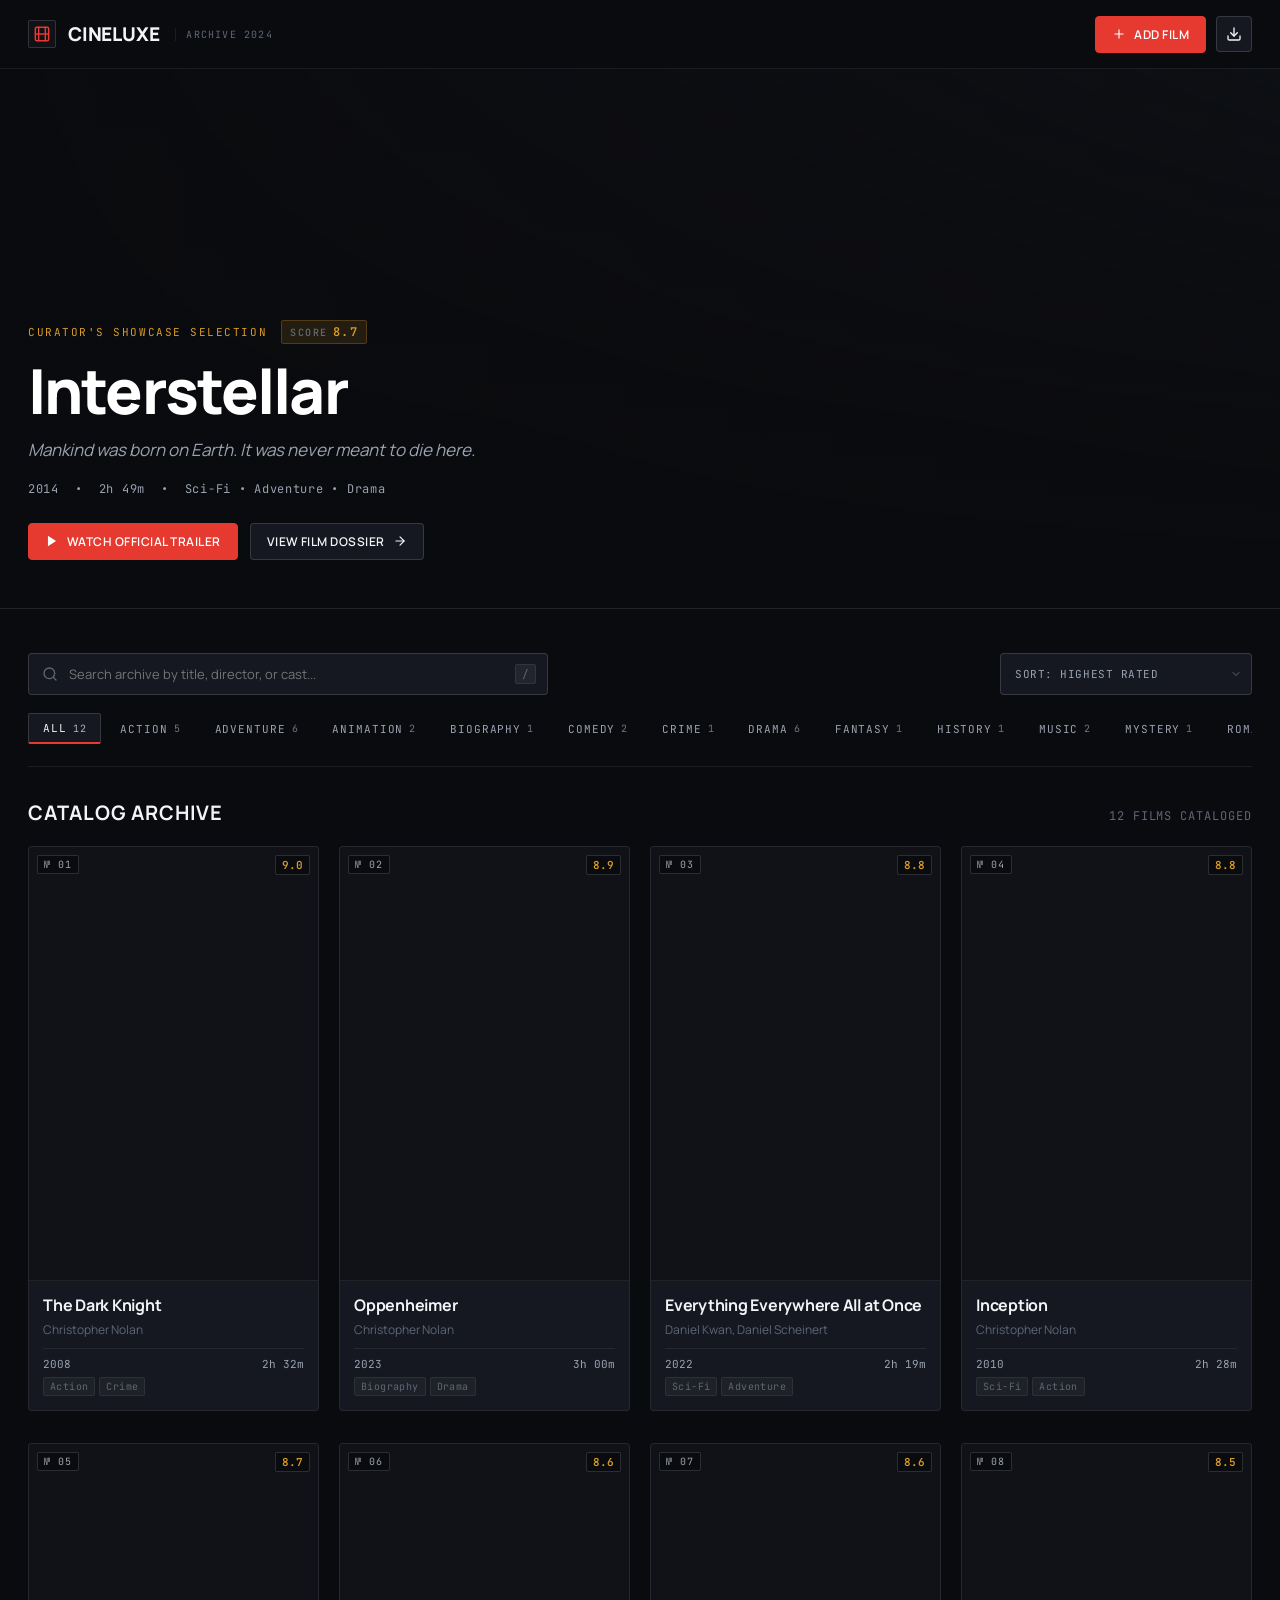
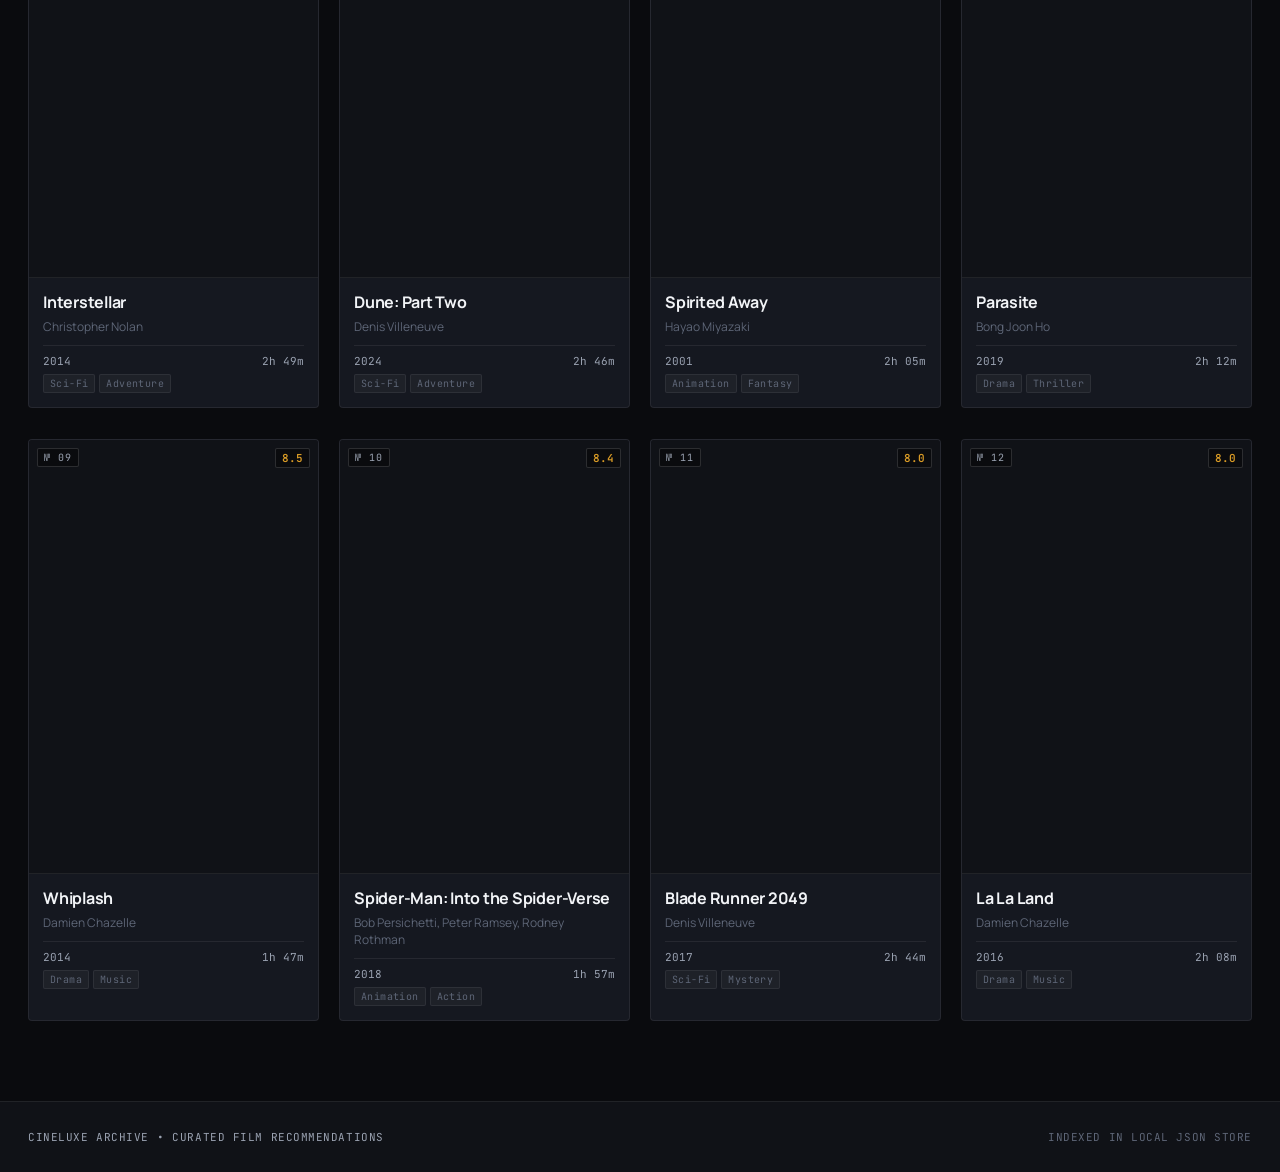
==== commit d1350db7: "ok" ====
--- a/index.html
+++ b/index.html
@@ -4,6 +4,7 @@
   <meta charset="UTF-8">
   <meta name="viewport" content="width=device-width, initial-scale=1.0">
   <title>CineLuxe — Film Archive & Curated Recommendations</title>
+  <link rel="icon" type="image/svg+xml" href="favicon.svg">
   <link rel="stylesheet" href="css/style.css">
   <link rel="preconnect" href="https://fonts.googleapis.com">
   <link rel="preconnect" href="https://fonts.gstatic.com" crossorigin>
@@ -45,12 +46,6 @@
           </svg>
         </button>
 
-        <button id="btnResetCatalog" class="btn btn-ghost btn-icon" title="Reset to standard catalog" aria-label="Reset Collection">
-          <svg width="16" height="16" viewBox="0 0 24 24" fill="none" stroke="currentColor" stroke-width="2" stroke-linecap="round" stroke-linejoin="round">
-            <path d="M3 12a9 9 0 1 0 9-9 9.75 9.75 0 0 0-6.74 2.74L3 8"></path>
-            <path d="M3 3v5h5"></path>
-          </svg>
-        </button>
       </div>
     </div>
   </header>
